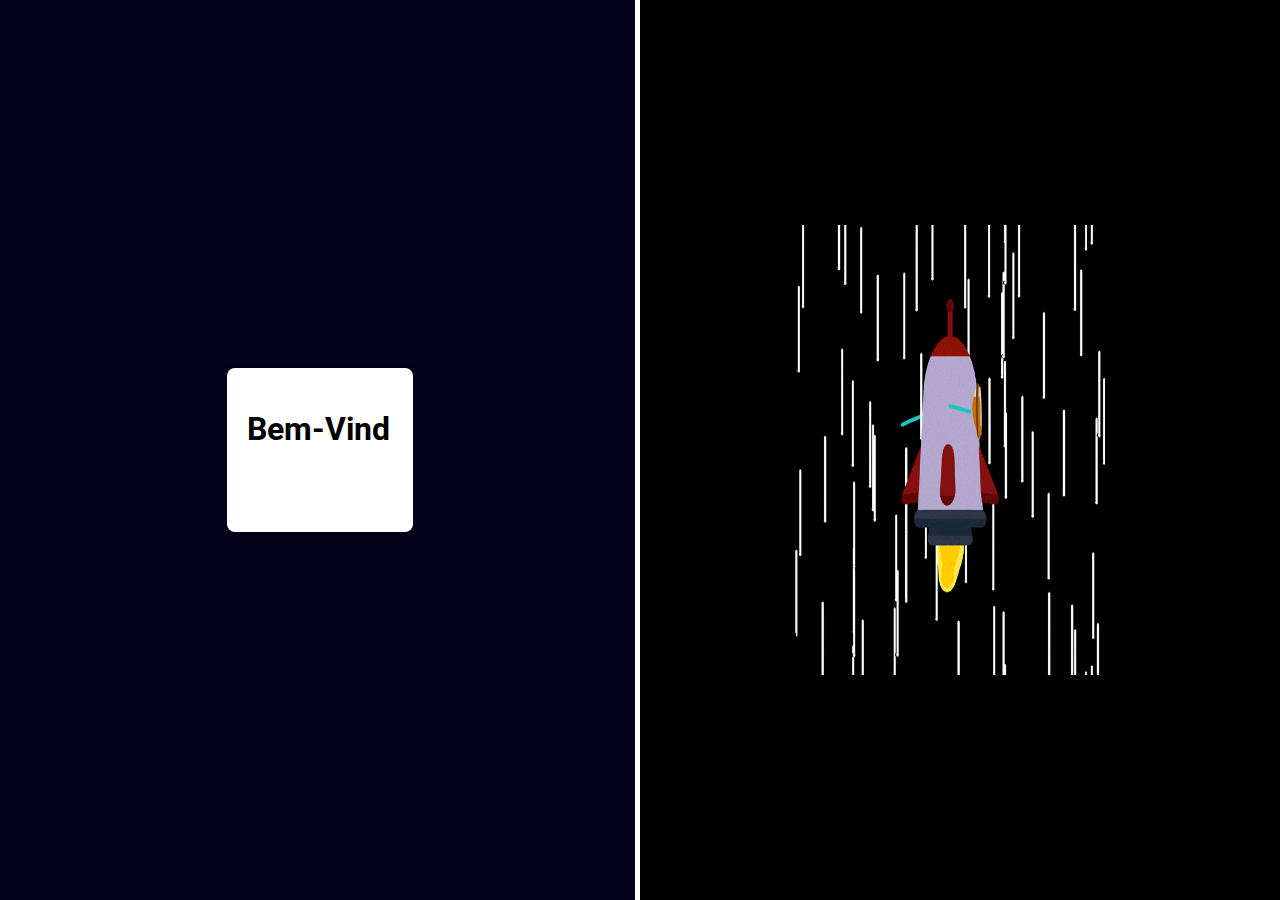
==== index.html @ 2fafaf28 "Add files via upload" ====
<!DOCTYPE html>
<html lang="en">

<head>
    <meta charset="UTF-8">
    <meta name="viewport" content="width=device-width, initial-scale=1.0">
    <link rel="stylesheet" href="css/style.css">
    <link rel="preconnect" href="https://fonts.googleapis.com">
    <link rel="preconnect" href="https://fonts.gstatic.com" crossorigin>
    <link
        href="https://fonts.googleapis.com/css2?family=Inter:ital,opsz,wght@0,14..32,100..900;1,14..32,100..900&family=Jersey+15&family=Roboto:ital,wght@0,100;0,300;0,400;0,500;0,700;0,900;1,100;1,300;1,400;1,500;1,700;1,900&display=swap"
        rel="stylesheet">
    <script src="javascript/script.js"></script>
    <title>SpaceIgnite</title>
</head>

<body>

    <div class="container">
        <div class="apresentacao">
            <div class="digitar">
                <h1 id="texto"></h1>
                <p id="texto2"></p>
            </div>
            <a href="html/inicio.html">
                <button class="oculto" id="decolar">Decolar</button>
            </a>
        </div>
    </div>

    <div class="linha-vertical"></div>

    <div id="gif-inicial">
        <img src="images/space.gif" width="50%" height="50%" alt="Descrição do GIF">
    </div>

    <script>

        //função de digitação

        var texto = "Bem-Vindo ao SpaceIgnite!";
        var index = 0;
        var texto2 = "Venha explorar o futuro da enegenharia de foguetes!";
        var index2 = 0;
        var speed = 90;

        function digitar() {
            if (index < texto.length) {
                document.getElementById("texto").innerHTML += texto.charAt(index);
                index++;
                setTimeout(digitar, speed);
            }
            else if (index >= texto.length && index2 < texto2.length) {
                document.getElementById("texto2").innerHTML += texto2.charAt(index2);
                document.getElementById("texto2").style.fontWeight = "normal";
                index2++;
                setTimeout(digitar, speed);
            }
            else if (index2 >= texto2.length) {
                document.getElementById("decolar").className = "visivel";
            }
        }

        digitar();

    </script>
</body>

</html>
---- css/style.css ----
body {
    font-family: "Roboto", sans-serif;
    margin: 0;
    padding: 0;
    height: 100%;
    overflow: hidden;
    opacity: 0;
    transition: 0.5s ease-in;
}

.container {
    display: flex;
    justify-content: center;
    width: 50%;
    margin-bottom: 0;
    align-items: center;
    height: 100vh;
    background-color: rgb(4, 1, 26);
}

.apresentacao {
    text-align: left;
    max-width: 400px;
    padding: 20px;
    background-color: #fff;
    box-shadow: 0 4px 8px rgba(0, 0, 0, 0.2);
    border-radius: 8px;
}

.digitar {
    font-weight: 700;
    border-right: 3px solid #fff;
    white-space: nowrap;
    overflow: hidden;
}

#texto,
#texto2 {
    word-wrap: break-word;
    white-space: normal;
    max-width: 100%;
    overflow-wrap: break-word;
}

h1 {
    font-size: xx-large;
}

p {
    font-size: x-large;
}

.oculto {
    opacity: 0;
}

.visivel {
    opacity: 1;
}

button {
    width: 20%;
    height: 40px;
    padding: 10px;
    border: none;
    background-color: black;
    color: #ffffff;
    cursor: pointer;
    transition: 0.5s ease-in;
    opacity: 1;
    font-weight: bold;
}


button:hover {
    background-color: #e3d6d6;
    color: #000000;
}

.linha-vertical {
    position: fixed;
    top: 0;
    left: 50%;
    width: 10px;
    height: 100vh;
    background-color: rgb(255, 255, 255);
    transform: translateX(-50%);
}

#gif-inicial {
    position: fixed;
    top: 0;
    right: 0;
    width: 50%;
    height: 100vh;
    background-color: #000000;
    color: #fff;
    padding-right: 20px;
    box-sizing: border-box;
    display: flex;
    align-items: center;
    justify-content: center;
}

@media (max-width: 768px) {

    body {
        font-family: "Roboto", sans-serif;
        margin: 0;
        padding: 0;
        height: 100%;
        overflow: hidden;
        opacity: 0;
        transition: 0.5s ease-in;
        display: flex;
        justify-content: center;
        align-items: center;
    }

    .linha-vertical,
    #gif-inicial {
        display: none; 
    }

    .container {
        width: 100%; 
        border-radius: 0px;
    }

    .apresentacao {
        max-width: 100%; 
        text-align: center; 
        padding: 10px;
        box-shadow: none; 
    }

    h1 {
        font-size: 1.5rem; 
    }

    p {
        font-size: 1rem; 
    }

    button {
        width: 100%;
        height: auto; 
        padding: 15px;
        font-size: 1rem;
    }
}
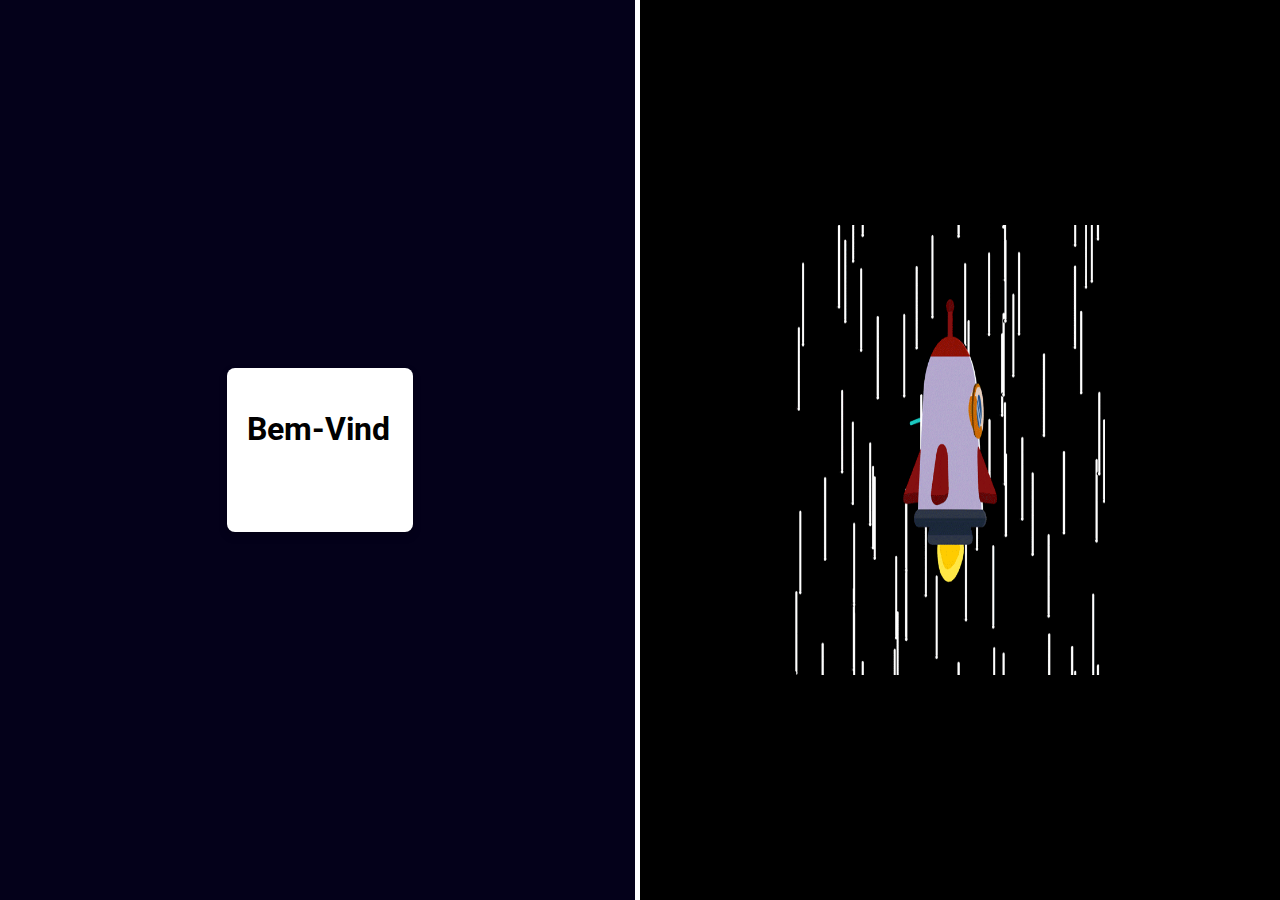
==== commit c73dc8d5: "index.html" ====
--- a/index.html
+++ b/index.html
@@ -40,7 +40,7 @@
 
         var texto = "Bem-Vindo ao SpaceIgnite!";
         var index = 0;
-        var texto2 = "Venha explorar o futuro da enegenharia de foguetes!";
+        var texto2 = "Venha explorar o futuro da engenharia de foguetes!";
         var index2 = 0;
         var speed = 90;
 
@@ -66,4 +66,4 @@
     </script>
 </body>
 
-</html>+</html>
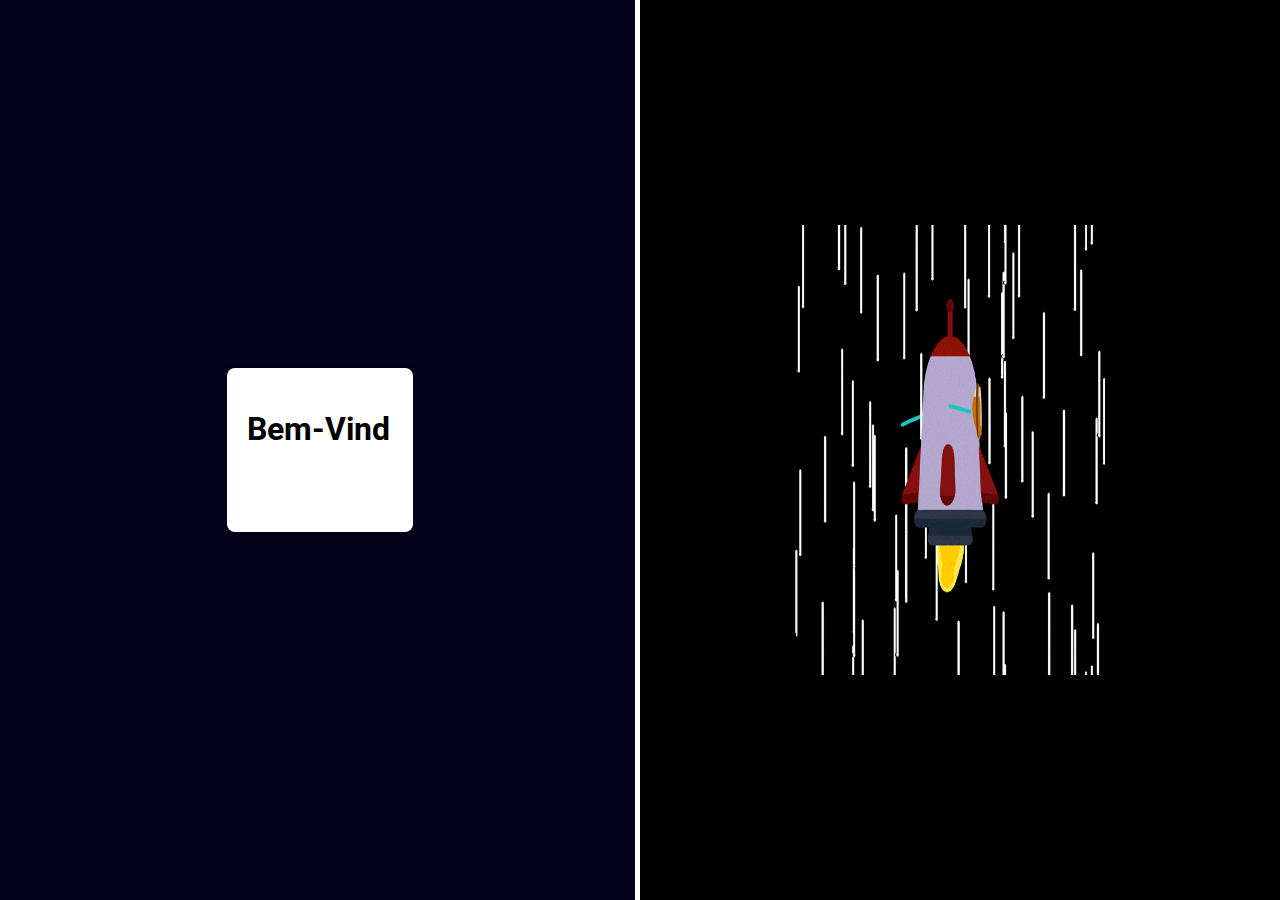
==== commit 7365735a: "index.html" ====
--- a/index.html
+++ b/index.html
@@ -44,6 +44,7 @@
         var index2 = 0;
         var speed = 90;
 
+        //função de digitação por caractere
         function digitar() {
             if (index < texto.length) {
                 document.getElementById("texto").innerHTML += texto.charAt(index);
